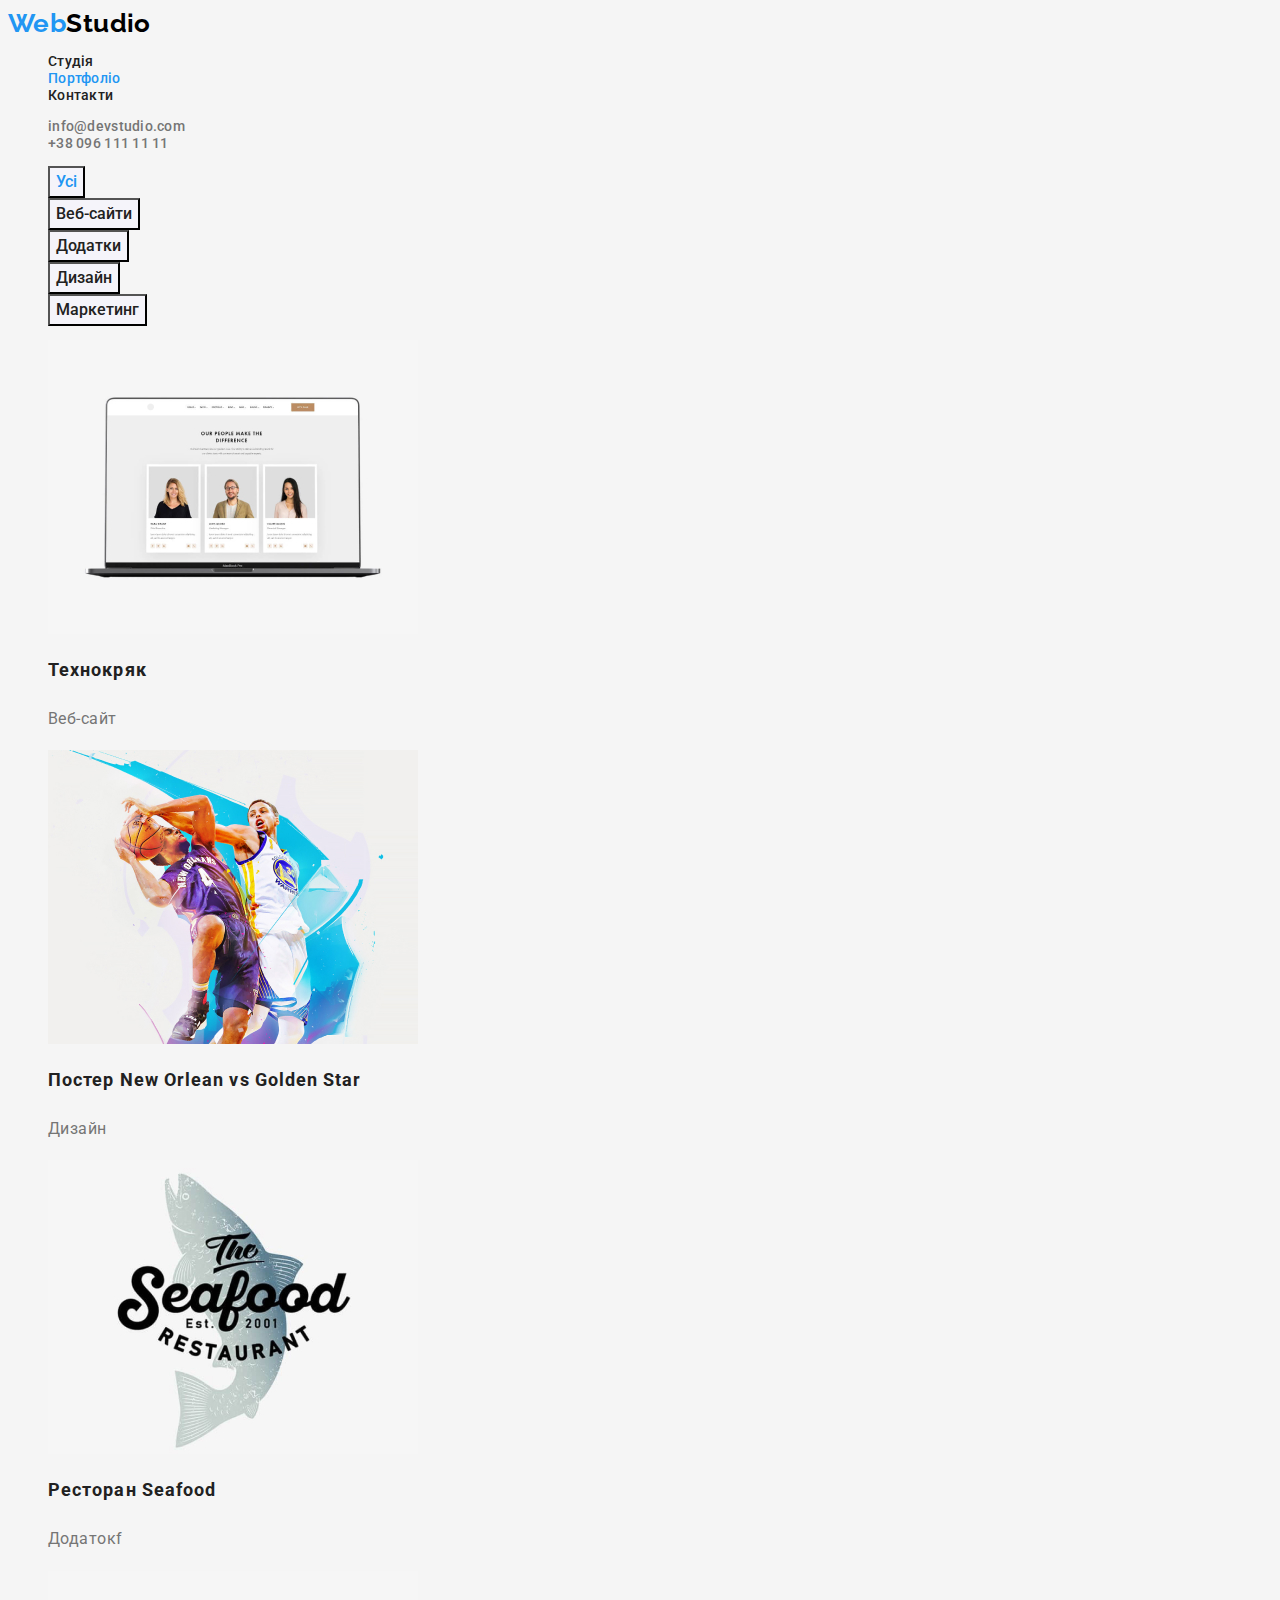
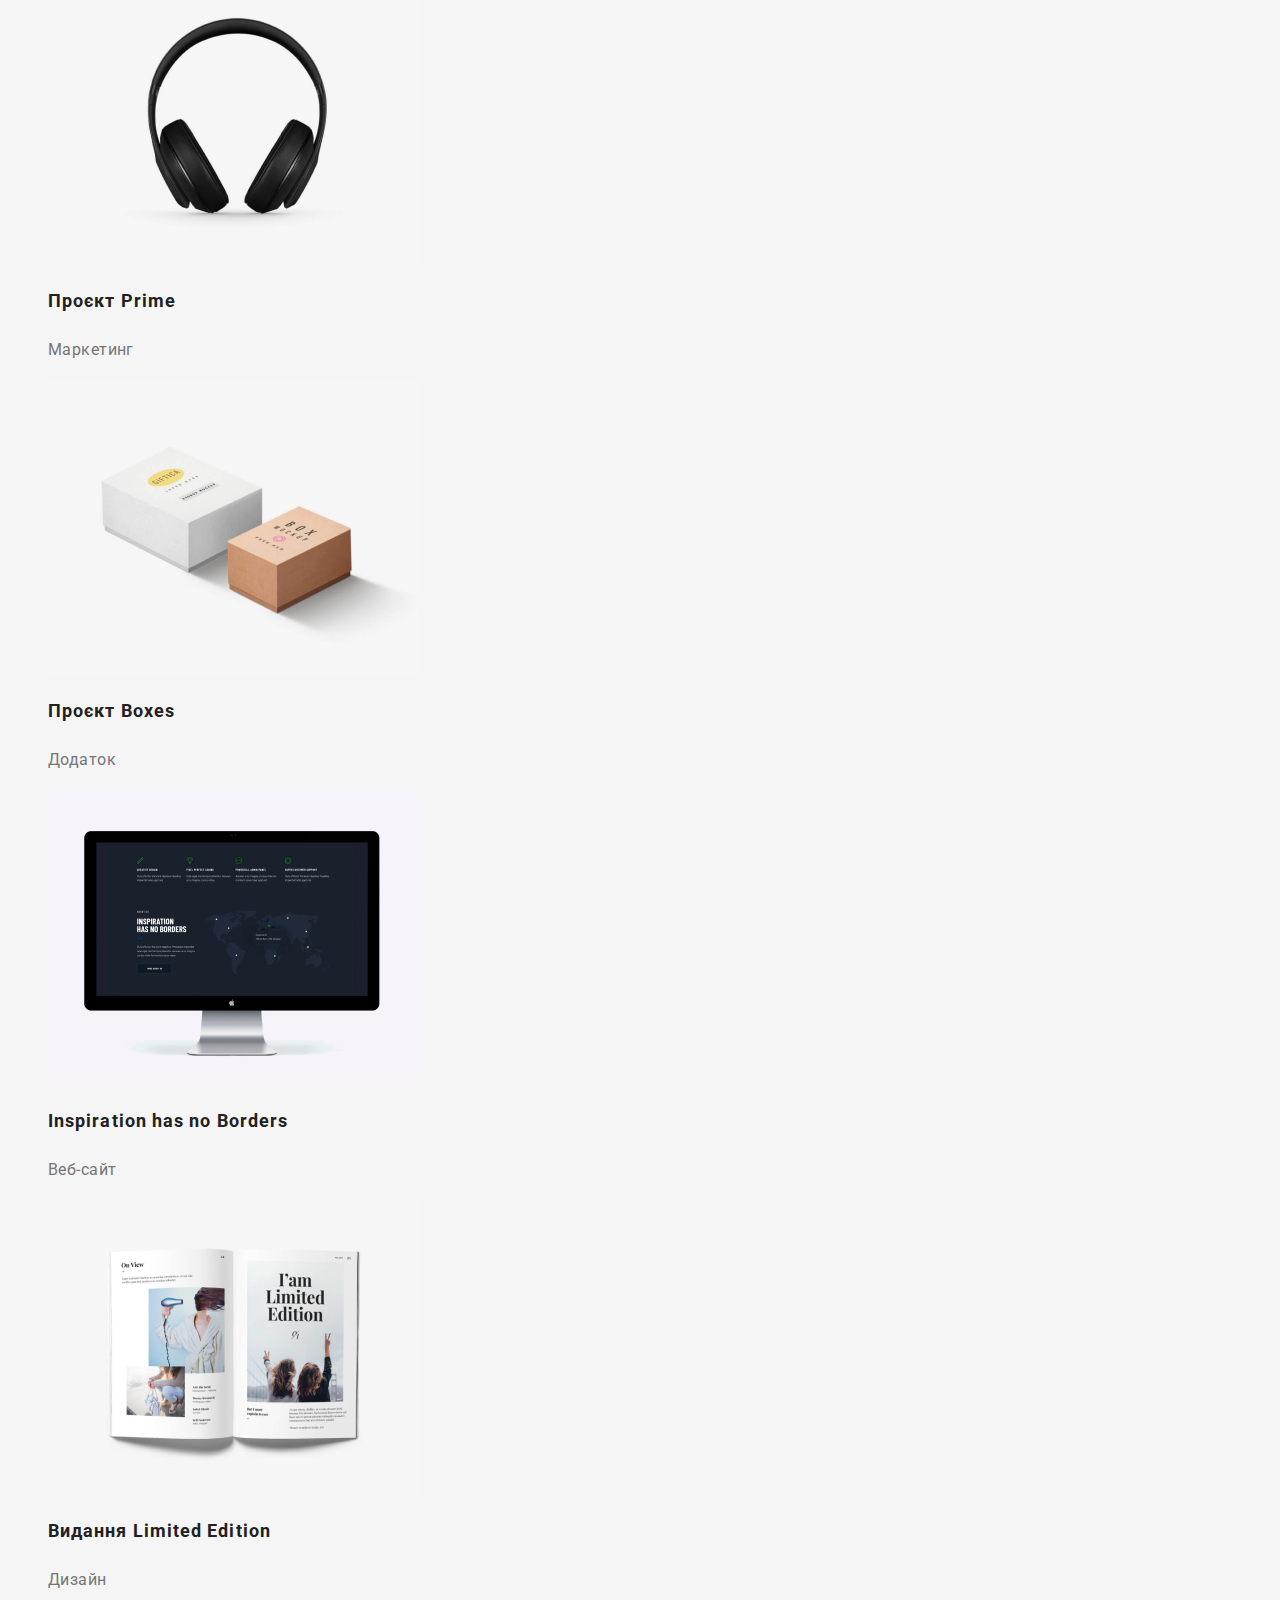
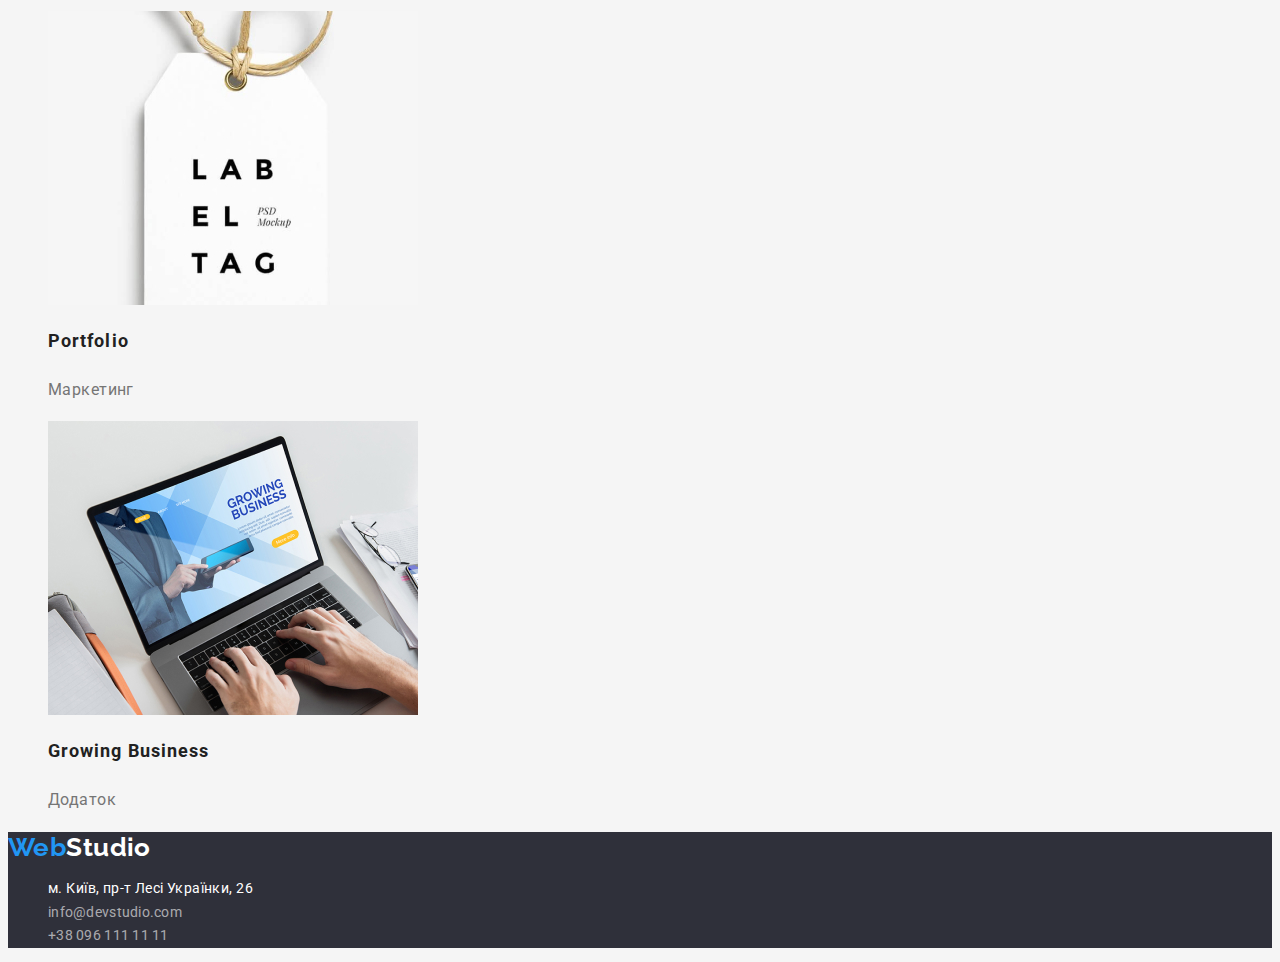
==== portfolio.html @ a449a956 "Initial commit" ====
<!DOCTYPE html>
<html lang="uk">
  <head>
    <meta charset="UTF-8" />
    <meta http-equiv="X-UA-Compatible" content="IE=edge" />
    <meta name="viewport" content="width=device-width, initial-scale=1.0" />
    <title>WebStudio</title>
    <link rel="preconnect" href="https://fonts.googleapis.com" />
    <link rel="preconnect" href="https://fonts.gstatic.com" crossorigin />
    <link
      href="https://fonts.googleapis.com/css2?family=Raleway:wght@700&family=Roboto:wght@400;500;700;900&display=swap"
      rel="stylesheet"
    />
    <link rel="stylesheet" href="./css/styles.css" />
  </head>
  <body>
    <header>
      <nav>
        <a href="WebStudio" class="logo"><span class="logo-accent">Web</span>Studio</a>
        <ul class="nav-menu list">
          <li><a href="./index.html" class="link ">Студія</a></li>
          <li><a href="./portfolio.html" class="link current">Портфоліо</a></li>
          <li><a href="Контакти" class="link">Контакти</a></li>
        </ul>
      </nav>
      <ul class="contacts-list">
        <li><a href="mailto:info@devstudio.com" class="contacts link">info@devstudio.com</a></li>
        <li><a href="tel:+380961111111" class="contacts link">+38 096 111 11 11</a></li>
      </ul>
    </header>

    <main>
      
      <section>
      <h1 hidden> Портфоліо</h1>
      <!-- Navi-flters -->
      <ul class="filters-list">
        <li><button type="button" class="button active">Усі</button></li>
        <li><button type="button" class="button">Веб-сайти</button></li>
        <li><button type="button" class="button">Додатки</button></li>
        <li><button type="button" class="button">Дизайн</button></li>
        <li><button type="button" class="button">Маркетинг</button></li>
      </ul>

      <!--Portfolio elements -->
      <ul class="projects-list">
        <li class="projects-item">
          <img
            src="./image/page-2-main-content/img-1.jpg"
            alt="Технокряк"
            width="370"
            height="294"
          />
          <h2 class="projects-title">Технокряк</h2>
          <p class="projects-text">Веб-сайт</p>
        </li>
        <li class="projects-item">
          <img
            src="./image/page-2-main-content/img-2.jpg"
            alt="Постер New Orlean vs Golden Star"
            width="370"
            height="294"
          />
          <h2 class="projects-title">Постер New Orlean vs Golden Star</h2>
          <p class="projects-text">Дизайн</p>
        </li>
        <li class="projects-item">
          <img
            src="./image/page-2-main-content/img-3.jpg"
            alt="Постер New Orlean vs Golden Star"
            width="370"
            height="294"
          />
          <h2 class="projects-title">Ресторан Seafood</h2>
          <p class="projects-text">Додатокf</p>
        </li>
        <li class="projects-item">
          <img
            src="./image/page-2-main-content/img-4.jpg"
            alt="Проєкт Prime"
            width="370"
            height="294"
          />
          <h2 class="projects-title">Проєкт Prime</h2>
          <p class="projects-text">Маркетинг</p>
        </li>
        <li class="projects-item">
          <img
            src="./image/page-2-main-content/img-5.jpg"
            alt="Проєкт Boxes"
            width="370"
            height="294"
          />
          <h2 class="projects-title">Проєкт Boxes</h2>
          <p class="projects-text">Додаток</p>
        </li>
        <li class="projects-item">
          <img
            src="./image/page-2-main-content/img-6.jpg"
            alt="Inspiration has no Borders"
            width="370"
            height="294"
          />
          <h2 class="projects-title">Inspiration has no Borders</h2>
          <p class="projects-text">Веб-сайт</p>
        </li>
        <li class="projects-item">
          <img
            src="./image/page-2-main-content/img-7.jpg"
            alt="Видання Limited Edition"
            width="370"
            height="294"
          />
          <h2 class="projects-title">Видання Limited Edition</h2>
          <p class="projects-text">Дизайн</p>
        </li>
        <li class="projects-item">
          <img
            src="./image/page-2-main-content/img-8.jpg"
            alt="Проєкт LAB"
            width="370"
            height="294"
          />
          <h2 class="projects-title">Portfolio</h2>
          <p class="projects-text">Маркетинг</p>
        </li>
        <li class="projects-item">
          <img
            src="./image/page-2-main-content/img-9.jpg"
            alt="Growing Business"
            width="370"
            height="294"
          />
          <h2 class="projects-title">Growing Business</h2>
          <p class="projects-text">Додаток</p>
        </li>
      </ul>
    </section>
    </main>

    <footer class="footer">
      <a href="WebStudio" class="logo-footer"><span class="logo-accent">Web</span>Studio</a>
      <address>
        <ul class="maincontacts-list">
          <li><a href=""  class="address-link ">м. Київ, пр-т Лесі Українки, 26</a></li>
          <li><a href="mailto:info@devstudio.com" class="maincontacts link">info@devstudio.com</a></li>
          <li><a href="tel:+380961111111" class="maincontacts link">+38 096 111 11 11</a></li>
        </ul>
      </address>
    </footer>
  </body>
</html>
---- css/styles.css ----
:root {
    /* color palette */
    --primary-text-color: #212121;
    --secondary-text-color: #757575;
    --accent-color: #2196F3;
    --text-white-color: #FFFFFF;
    --primary-background-color: #F5F5F5;
    --secondary-background-color: #F5F4FA;
}

body{
    background-color: var(--primary-background-color);
    color: : var(--primary-text-color);
    font-family: 'Roboto', sans-serif;
    font-size: 14px;
    letter-spacing: 0.03em
}

ul {
    list-style: none;
}

/* header */

/* Logo */

.logo{
    color: #000000;

    font-family: 'Raleway';
    font-weight: 700;
    font-size: 26px;
    line-height: 1.19;
    text-decoration: none;    
}

.logo-accent{
    color: var(--accent-color);
   }

/* site navigation links  */

.link{
    color: var(--primary-text-color);

    font-weight: 500;
    line-height: 1.14;
    letter-spacing: 0.02em;
    text-decoration: none;
}
.link:hover,
.link:focus {
    color: var(--accent-color);
}

.current {
    color: var(--accent-color);
}

/* contacts information */

.contacts{
    color: var(--secondary-text-color);

    font-weight: 500;
    line-height: 1.14;
    letter-spacing: 0.02em;
    text-decoration: none;
}

.contacts:hover,
.contacts:focus {
color:var(--accent-color)
}

/* main */

/* Hero */

.hero{
    background-color: #2F303A;
}

.hero-title{
    color: var(--text-white-color);

    font-weight: 900;
    font-size: 44px;
    line-height: 1.36;
    text-align: center;
    letter-spacing: 0.06em;
    text-transform: uppercase;
}

.hero-button{
    background-color: var(--accent-color);
    color: var(--text-white-color);

    font-weight: 700;
    font-size: 16px;
    line-height: 1.88;
    display: flex;
    align-items: center;
    text-align: center;
    letter-spacing: 0.06em;
}

/* Company skills  styles*/

.skills-title{
    color: var(--primary-text-color);

    font-weight: 700;
    line-height: 1.14;
    text-transform: uppercase;
}

.skills-text{
    color: var(--secondary-text-color);

    line-height: 1.71;
}

/* section styles */

.sectin-title{
   
    font-size: 36px;
    line-height: 1.16;
    text-align: center;
}

/* Our team */

.team{
    background-color: var(--secondary-background-color);
}

.item-title{
    
    font-weight: 500;
    font-size: 16px;
    line-height: 1.19;
    text-align: center;
}

.item-text{
    color: var(--secondary-text-color);

    font-size: 16px;
    line-height: 1.19;
    text-align: center;
}

/* footer */

.footer{
    background-color: #2F303A;
    ;
}

.logo-footer{
    color: var(--text-white-color);

    font-family: 'Raleway';
    font-style: normal;
    font-weight: 700;
    font-size: 26px;
    line-height: 1.19;
    text-decoration: none;

}
.logo-footer .logo-accent{
    color: var(--accent-color);
}

.address-link,
.maincontacts-link{
    text-decoration: none;
}

.address-link{
    color: var(--text-white-color);

    font-style: normal;
    font-weight: 400;
    line-height: 1.71;
}

.maincontacts{
    color:rgba(255, 255, 255, 0.6);

    font-style: normal;
    font-weight: 400;
    line-height: 1.71;
}

/* NEW PAGE */

/* Filters */

button{
    font-family: inherit;
    cursor: pointer;
} 

.button{
    background-color: var(--secondary-background-color);
    color: var(--primary-text-color);

    font-family: inherit;
    font-weight: 500;
    font-size: 16px;
    line-height: 1.63;
    text-align: center;
}
.button:hover,
.button:focus{
    background-color: var(--accent-color);
    color: var(--text-white-color);

    font-weight: 500;
    font-size: 16px;
    line-height: 1.63;
    text-align: center;
}  

/* Projects */

.projects-title{
    color: var(--primary-text-color);

        font-size: 18px;
    line-height: 2;
    letter-spacing: 0.06em;
}
.projects-text{
    color: var(--secondary-text-color);

    font-size: 16px;
    line-height: 1.89;
   
}
.active{
    color: var(--accent-color);
}
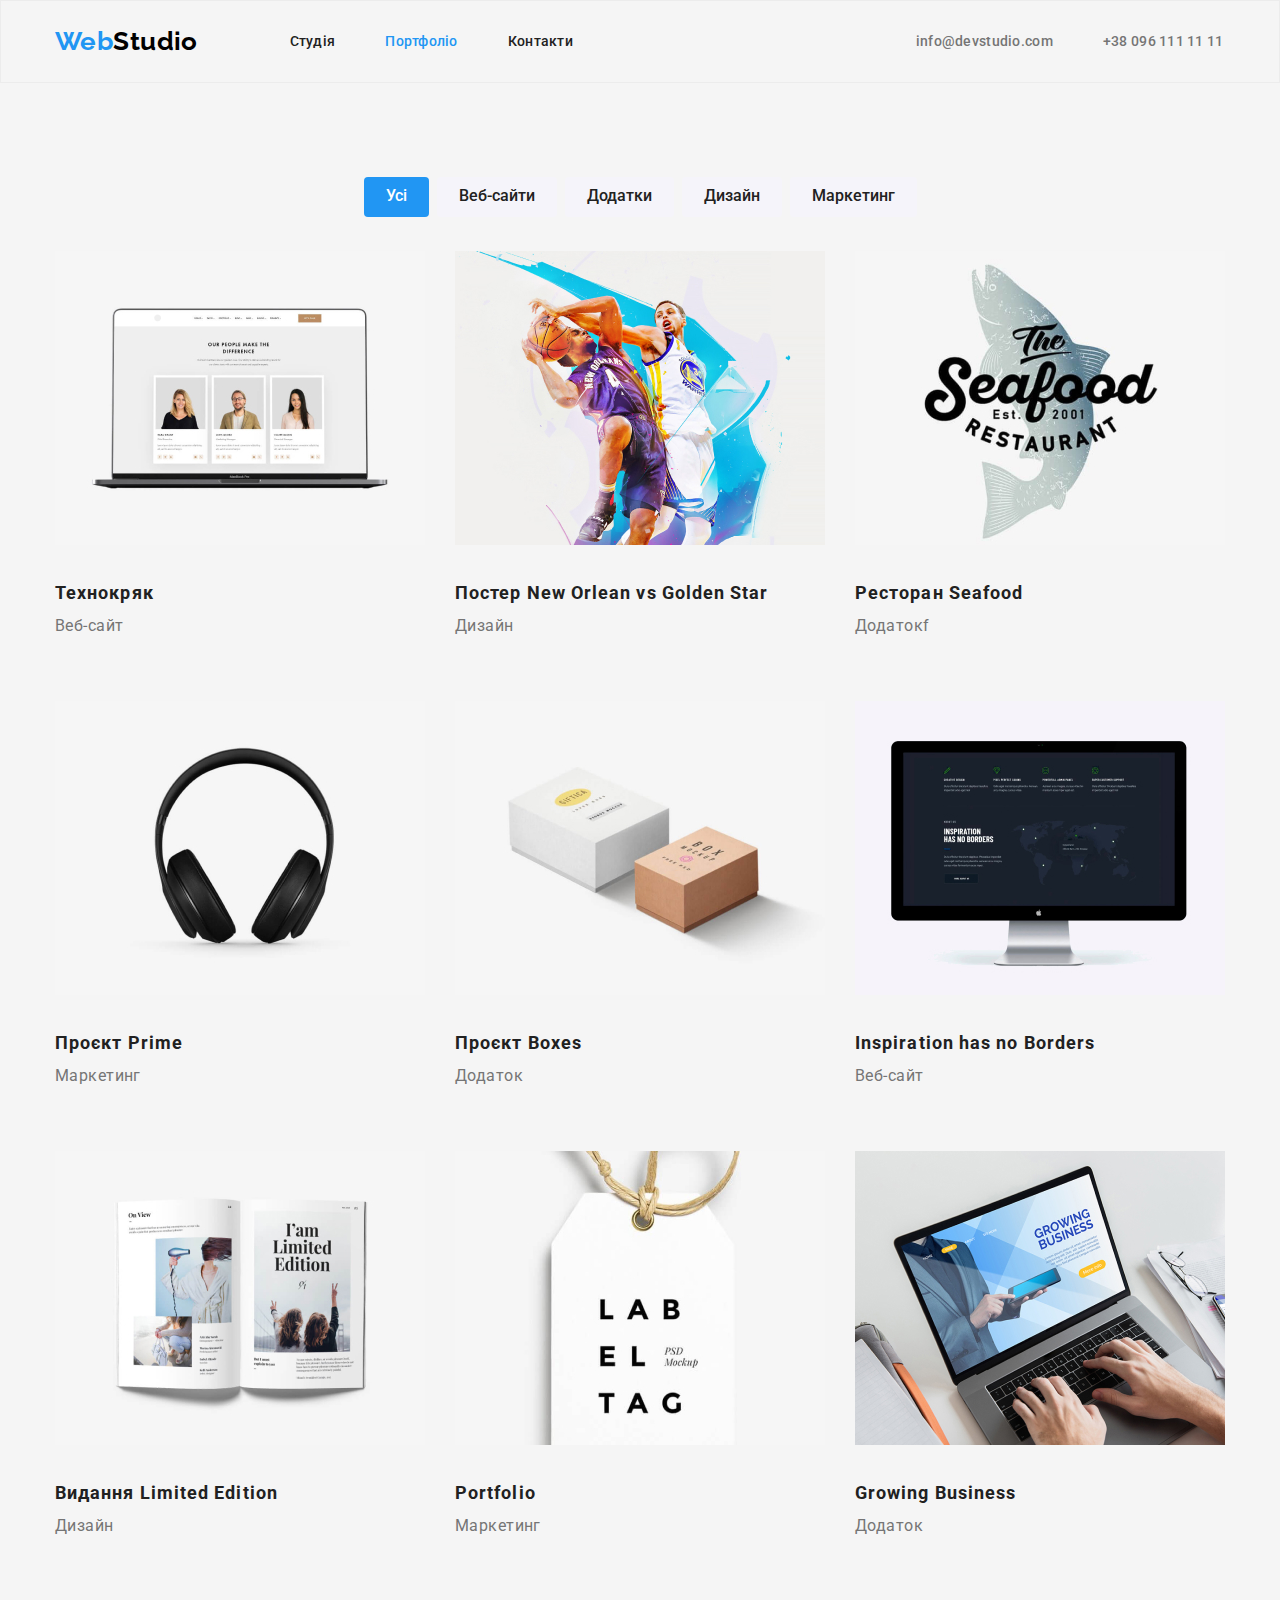
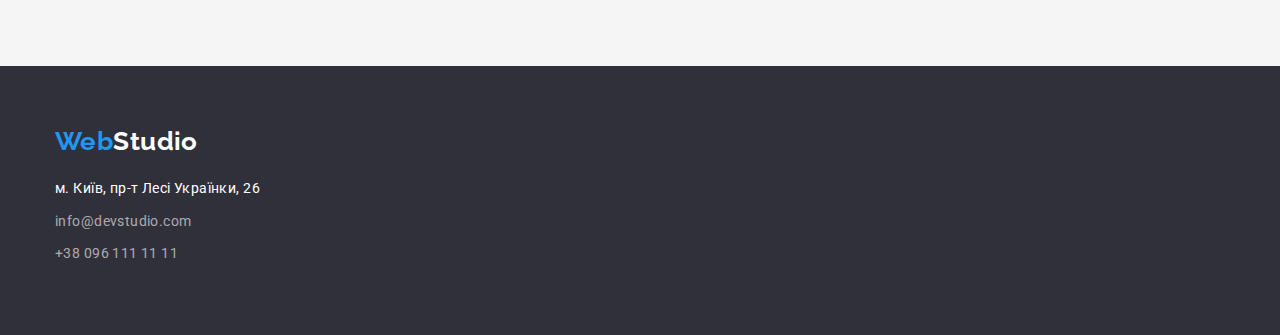
==== commit 49755439: "стилізує 1 та 2 сторінки" ====
--- a/portfolio.html
+++ b/portfolio.html
@@ -11,143 +11,194 @@
       href="https://fonts.googleapis.com/css2?family=Raleway:wght@700&family=Roboto:wght@400;500;700;900&display=swap"
       rel="stylesheet"
     />
+
+    <!-- normalizer -->
+
+    <link
+      rel="stylesheet"
+      href="https://cdnjs.cloudflare.com/ajax/libs/modern-normalize/1.1.0/modern-normalize.min.css"
+    />
+
+    <!-- styles -->
     <link rel="stylesheet" href="./css/styles.css" />
   </head>
   <body>
-    <header>
-      <nav>
-        <a href="WebStudio" class="logo"><span class="logo-accent">Web</span>Studio</a>
-        <ul class="nav-menu list">
-          <li><a href="./index.html" class="link ">Студія</a></li>
-          <li><a href="./portfolio.html" class="link current">Портфоліо</a></li>
-          <li><a href="Контакти" class="link">Контакти</a></li>
+    <header class="header">
+      <div class="container">
+        <nav class="heeader-nav">
+          <a href="WebStudio" class="header-logo"
+            ><span class="header-logo-accent">Web</span>Studio</a
+          >
+          <ul class="header-nav-list list">
+            <li class="header-nav-item"
+              ><a href="./index.html" class="header-nav-link">Студія</a></li
+            >
+            <li class="header-nav-item"
+              ><a href="./portfolio.html" class="header-nav-link current">Портфоліо</a></li
+            >
+            <li class="header-nav-item"><a href="Контакти" class="header-nav-link">Контакти</a></li>
+          </ul>
+        </nav>
+
+        <ul class="contacts-list list">
+          <li class="contacts-item"
+            ><a href="mailto:info@devstudio.com" class="contacts-link">info@devstudio.com</a></li
+          >
+          <li class="contacts-item"
+            ><a href="tel:+380961111111" class="contacts-link">+38 096 111 11 11</a></li
+          >
         </ul>
-      </nav>
-      <ul class="contacts-list">
-        <li><a href="mailto:info@devstudio.com" class="contacts link">info@devstudio.com</a></li>
-        <li><a href="tel:+380961111111" class="contacts link">+38 096 111 11 11</a></li>
-      </ul>
+      </div>
     </header>
 
     <main>
-      
-      <section>
-      <h1 hidden> Портфоліо</h1>
-      <!-- Navi-flters -->
-      <ul class="filters-list">
-        <li><button type="button" class="button active">Усі</button></li>
-        <li><button type="button" class="button">Веб-сайти</button></li>
-        <li><button type="button" class="button">Додатки</button></li>
-        <li><button type="button" class="button">Дизайн</button></li>
-        <li><button type="button" class="button">Маркетинг</button></li>
-      </ul>
-
-      <!--Portfolio elements -->
-      <ul class="projects-list">
-        <li class="projects-item">
-          <img
-            src="./image/page-2-main-content/img-1.jpg"
-            alt="Технокряк"
-            width="370"
-            height="294"
-          />
-          <h2 class="projects-title">Технокряк</h2>
-          <p class="projects-text">Веб-сайт</p>
-        </li>
-        <li class="projects-item">
-          <img
-            src="./image/page-2-main-content/img-2.jpg"
-            alt="Постер New Orlean vs Golden Star"
-            width="370"
-            height="294"
-          />
-          <h2 class="projects-title">Постер New Orlean vs Golden Star</h2>
-          <p class="projects-text">Дизайн</p>
-        </li>
-        <li class="projects-item">
-          <img
-            src="./image/page-2-main-content/img-3.jpg"
-            alt="Постер New Orlean vs Golden Star"
-            width="370"
-            height="294"
-          />
-          <h2 class="projects-title">Ресторан Seafood</h2>
-          <p class="projects-text">Додатокf</p>
-        </li>
-        <li class="projects-item">
-          <img
-            src="./image/page-2-main-content/img-4.jpg"
-            alt="Проєкт Prime"
-            width="370"
-            height="294"
-          />
-          <h2 class="projects-title">Проєкт Prime</h2>
-          <p class="projects-text">Маркетинг</p>
-        </li>
-        <li class="projects-item">
-          <img
-            src="./image/page-2-main-content/img-5.jpg"
-            alt="Проєкт Boxes"
-            width="370"
-            height="294"
-          />
-          <h2 class="projects-title">Проєкт Boxes</h2>
-          <p class="projects-text">Додаток</p>
-        </li>
-        <li class="projects-item">
-          <img
-            src="./image/page-2-main-content/img-6.jpg"
-            alt="Inspiration has no Borders"
-            width="370"
-            height="294"
-          />
-          <h2 class="projects-title">Inspiration has no Borders</h2>
-          <p class="projects-text">Веб-сайт</p>
-        </li>
-        <li class="projects-item">
-          <img
-            src="./image/page-2-main-content/img-7.jpg"
-            alt="Видання Limited Edition"
-            width="370"
-            height="294"
-          />
-          <h2 class="projects-title">Видання Limited Edition</h2>
-          <p class="projects-text">Дизайн</p>
-        </li>
-        <li class="projects-item">
-          <img
-            src="./image/page-2-main-content/img-8.jpg"
-            alt="Проєкт LAB"
-            width="370"
-            height="294"
-          />
-          <h2 class="projects-title">Portfolio</h2>
-          <p class="projects-text">Маркетинг</p>
-        </li>
-        <li class="projects-item">
-          <img
-            src="./image/page-2-main-content/img-9.jpg"
-            alt="Growing Business"
-            width="370"
-            height="294"
-          />
-          <h2 class="projects-title">Growing Business</h2>
-          <p class="projects-text">Додаток</p>
-        </li>
-      </ul>
-    </section>
+      <section class="cards">
+        <div class="container filters-container">
+          <h1 class="visually-hidden"> Портфоліо</h1>
+          <!-- Navi-flters -->
+          <ul class="filters-list">
+            <li><button type="button" class="button active">Усі</button></li>
+            <li><button type="button" class="button">Веб-сайти</button></li>
+            <li><button type="button" class="button">Додатки</button></li>
+            <li><button type="button" class="button">Дизайн</button></li>
+            <li><button type="button" class="button">Маркетинг</button></li>
+          </ul>
+        </div>
+        <!--Portfolio elements -->
+        <div class="container projects-container">
+          <ul class="projects-list">
+            <li class="projects-item">
+              <img
+                src="./image/page-2-main-content/img-1.jpg"
+                alt="Технокряк"
+                width="370"
+                height="294"
+              />
+              <div class="text-content-wrapp">
+                <h2 class="projects-title">Технокряк</h2>
+                <p class="projects-text">Веб-сайт</p>
+              </div>
+            </li>
+            <li class="projects-item">
+              <img
+                src="./image/page-2-main-content/img-2.jpg"
+                alt="Постер New Orlean vs Golden Star"
+                width="370"
+                height="294"
+              />
+              <div class="text-content-wrapp">
+                <h2 class="projects-title">Постер New Orlean vs Golden Star</h2>
+                <p class="projects-text">Дизайн</p>
+              </div>
+            </li>
+            <li class="projects-item">
+              <img
+                src="./image/page-2-main-content/img-3.jpg"
+                alt="Постер New Orlean vs Golden Star"
+                width="370"
+                height="294"
+              />
+              <div class="text-content-wrapp">
+                <h2 class="projects-title">Ресторан Seafood</h2>
+                <p class="projects-text">Додатокf</p>
+              </div>
+            </li>
+            <li class="projects-item">
+              <img
+                src="./image/page-2-main-content/img-4.jpg"
+                alt="Проєкт Prime"
+                width="370"
+                height="294"
+              />
+              <div class="text-content-wrapp">
+                <h2 class="projects-title">Проєкт Prime</h2>
+                <p class="projects-text">Маркетинг</p>
+              </div>
+            </li>
+            <li class="projects-item">
+              <img
+                src="./image/page-2-main-content/img-5.jpg"
+                alt="Проєкт Boxes"
+                width="370"
+                height="294"
+              />
+              <div class="text-content-wrapp">
+                <h2 class="projects-title">Проєкт Boxes</h2>
+                <p class="projects-text">Додаток</p>
+              </div>
+            </li>
+            <li class="projects-item">
+              <img
+                src="./image/page-2-main-content/img-6.jpg"
+                alt="Inspiration has no Borders"
+                width="370"
+                height="294"
+              />
+              <div class="text-content-wrapp">
+                <h2 class="projects-title">Inspiration has no Borders</h2>
+                <p class="projects-text">Веб-сайт</p>
+              </div>
+            </li>
+            <li class="projects-item">
+              <img
+                src="./image/page-2-main-content/img-7.jpg"
+                alt="Видання Limited Edition"
+                width="370"
+                height="294"
+              />
+              <div class="text-content-wrapp">
+                <h2 class="projects-title">Видання Limited Edition</h2>
+                <p class="projects-text">Дизайн</p>
+              </div>
+            </li>
+            <li class="projects-item">
+              <img
+                src="./image/page-2-main-content/img-8.jpg"
+                alt="Проєкт LAB"
+                width="370"
+                height="294"
+              />
+              <div class="text-content-wrapp">
+                <h2 class="projects-title">Portfolio</h2>
+                <p class="projects-text">Маркетинг</p>
+              </div>
+            </li>
+            <li class="projects-item">
+              <img
+                src="./image/page-2-main-content/img-9.jpg"
+                alt="Growing Business"
+                width="370"
+                height="294"
+              />
+              <div class="text-content-wrapp">
+                <h2 class="projects-title">Growing Business</h2>
+                <p class="projects-text">Додаток</p>
+              </div>
+            </li>
+          </ul>
+        </div>
+      </section>
     </main>
 
     <footer class="footer">
-      <a href="WebStudio" class="logo-footer"><span class="logo-accent">Web</span>Studio</a>
-      <address>
-        <ul class="maincontacts-list">
-          <li><a href=""  class="address-link ">м. Київ, пр-т Лесі Українки, 26</a></li>
-          <li><a href="mailto:info@devstudio.com" class="maincontacts link">info@devstudio.com</a></li>
-          <li><a href="tel:+380961111111" class="maincontacts link">+38 096 111 11 11</a></li>
-        </ul>
-      </address>
+      <div class="container footer-container">
+        <a href="WebStudio" class="footer-logo"><span class="logo-accent">Web</span>Studio</a>
+        <address>
+          <ul class="footer-list">
+            <li><a href="" class="address-link">м. Київ, пр-т Лесі Українки, 26</a></li>
+            <li
+              ><a href="mailto:info@devstudio.com" class="footer-contacts-link link"
+                >info@devstudio.com</a
+              ></li
+            >
+            <li
+              ><a href="tel:+380961111111" class="footer-contacts-link link"
+                >+38 096 111 11 11</a
+              ></li
+            >
+          </ul>
+        </address>
+      </div>
     </footer>
   </body>
 </html>
-
--- a/css/styles.css
+++ b/css/styles.css
@@ -1,246 +1,490 @@
 :root {
-    /* color palette */
-    --primary-text-color: #212121;
-    --secondary-text-color: #757575;
-    --accent-color: #2196F3;
-    --text-white-color: #FFFFFF;
-    --primary-background-color: #F5F5F5;
-    --secondary-background-color: #F5F4FA;
-}
-
-body{
-    background-color: var(--primary-background-color);
-    color: : var(--primary-text-color);
-    font-family: 'Roboto', sans-serif;
-    font-size: 14px;
-    letter-spacing: 0.03em
-}
-
+  /* color palette */
+  --primary-text-color: #212121;
+  --secondary-text-color: #757575;
+  --accent-color: #2196f3;
+  --text-white-color: #ffffff;
+  --primary-background-color: #f5f5f5;
+  --secondary-background-color: #f5f4fa;
+
+  /* formuls */
+  --items: 3;
+  --indent: 30px;
+}
+
+body {
+  background-color: var(--primary-background-color);
+  color: var(--primary-text-color);
+
+  font-family: 'Roboto', sans-serif;
+  font-size: 14px;
+  letter-spacing: 0.03em;
+}
+
+/* reset */
+
+html {
+  box-sizing: border-box;
+}
+
+*,
+*::before,
+*::after {
+  box-sizing: inherit;
+}
+
+h1,
+h2,
+h3,
+h4,
+h5,
+h6,
+p,
 ul {
-    list-style: none;
+  margin: 0;
+}
+
+.list {
+  list-style: none;
+  padding: 0;
+  margin: 0;
+}
+
+/* Utils */
+
+.container {
+  display: flex;
+  width: 1200px;
+  padding-left: 15px;
+  padding-right: 15px;
+  margin-left: auto;
+  margin-right: auto;
+  align-items: center;
+}
+
+img {
+  display: block;
+  max-width: 100%;
+  height: auto;
+}
+
+.visually-hidden {
+  position: absolute;
+  width: 1px;
+  height: 1px;
+  margin: -1px;
+  border: 0;
+  padding: 0;
+
+  white-space: nowrap;
+  clip-path: inset(100%);
+  clip: rect(0 0 0 0);
+  overflow: hidden;
 }
 
 /* header */
+.header {
+  border: 1px solid #ececec;
+  margin: 0;
+  padding: 0;
+}
+
+.heeader-nav {
+  display: flex;
+  align-items: center;
+  justify-content: center;
+}
 
 /* Logo */
 
-.logo{
-    color: #000000;
-
-    font-family: 'Raleway';
-    font-weight: 700;
-    font-size: 26px;
-    line-height: 1.19;
-    text-decoration: none;    
-}
-
-.logo-accent{
-    color: var(--accent-color);
-   }
+.header-logo {
+  color: #000000;
+
+  font-family: 'Raleway';
+  font-weight: 700;
+  font-size: 26px;
+  line-height: 1.19;
+  text-decoration: none;
+
+  padding-top: 24px;
+  padding-bottom: 25px;
+  margin-right: 93px;
+  align-items: center;
+}
+
+.header-logo-accent {
+  color: var(--accent-color);
+}
 
 /* site navigation links  */
 
-.link{
-    color: var(--primary-text-color);
-
-    font-weight: 500;
-    line-height: 1.14;
-    letter-spacing: 0.02em;
-    text-decoration: none;
-}
-.link:hover,
-.link:focus {
-    color: var(--accent-color);
+.header-nav-list {
+  display: flex;
+  gap: 50px;
+  align-items: center;
+  justify-content: center;
+  margin: 0 344px 0 0;
+  padding: 0;
+  width: 281px;
+}
+
+.header-nav-link {
+  color: var(--primary-text-color);
+
+  font-weight: 500;
+  line-height: 1.14;
+  letter-spacing: 0.02em;
+  text-decoration: none;
+}
+.header-nav-link:hover,
+.header-nav-link:focus {
+  color: var(--accent-color);
 }
 
 .current {
-    color: var(--accent-color);
+  color: var(--accent-color);
+}
+
+.header-nav-item {
+  display: block;
+  padding-top: 32px;
+  padding-bottom: 32px;
 }
 
 /* contacts information */
 
-.contacts{
-    color: var(--secondary-text-color);
-
-    font-weight: 500;
-    line-height: 1.14;
-    letter-spacing: 0.02em;
-    text-decoration: none;
-}
-
-.contacts:hover,
-.contacts:focus {
-color:var(--accent-color)
+.contacts-list {
+  display: flex;
+  gap: 50px;
+  align-items: center;
+  justify-content: center;
+  padding: 0;
+  margin: 0;
+}
+
+.contacts-link {
+  color: var(--secondary-text-color);
+
+  font-weight: 500;
+  line-height: 1.14;
+  letter-spacing: 0.02em;
+  text-decoration: none;
+  padding-top: 32px;
+  padding-bottom: 32px;
+}
+
+.contacts-link:hover,
+.contacts-link:focus {
+  color: var(--accent-color);
 }
 
 /* main */
 
 /* Hero */
 
-.hero{
-    background-color: #2F303A;
-}
-
-.hero-title{
-    color: var(--text-white-color);
-
-    font-weight: 900;
-    font-size: 44px;
-    line-height: 1.36;
-    text-align: center;
-    letter-spacing: 0.06em;
-    text-transform: uppercase;
-}
-
-.hero-button{
-    background-color: var(--accent-color);
-    color: var(--text-white-color);
-
-    font-weight: 700;
-    font-size: 16px;
-    line-height: 1.88;
-    display: flex;
-    align-items: center;
-    text-align: center;
-    letter-spacing: 0.06em;
+.hero {
+  padding-top: 200px;
+  padding-bottom: 200px;
+
+  background-color: #2f303a;
+  text-align: center;
+  flex-direction: column;
+}
+
+.hero-container {
+  flex-direction: column;
+}
+
+.hero-title {
+  color: var(--text-white-color);
+
+  font-weight: 900;
+  font-size: 44px;
+  line-height: 1.36;
+  text-align: center;
+  letter-spacing: 0.06em;
+  text-transform: uppercase;
+  margin-bottom: 30px;
+}
+
+.hero-button {
+  background-color: var(--accent-color);
+  color: var(--text-white-color);
+
+  width: 216px;
+  min-height: 40px;
+  display: flex;
+
+  font-weight: 700;
+  font-size: 16px;
+  line-height: 1.88;
+  align-items: center;
+  text-align: center;
+  justify-content: center;
+  letter-spacing: 0.06em;
+  box-shadow: 0px 4px 4px rgba(0, 0, 0, 0.15);
+  border-radius: 4px;
+
+  padding: 10px 22px;
+  margin: 0;
 }
 
 /* Company skills  styles*/
-
-.skills-title{
-    color: var(--primary-text-color);
-
-    font-weight: 700;
-    line-height: 1.14;
-    text-transform: uppercase;
-}
-
-.skills-text{
-    color: var(--secondary-text-color);
-
-    line-height: 1.71;
-}
-
-/* section styles */
-
-.sectin-title{
-   
-    font-size: 36px;
-    line-height: 1.16;
-    text-align: center;
+.skills {
+  margin: 0;
+  padding: 0;
+}
+
+.skills-container {
+  display: flex;
+}
+
+.skills-list {
+  display: flex;
+  gap: 30px;
+  padding: 94px 0;
+  }
+
+.skills-item {
+  width: calc(100% - 90px / 4);
+}
+
+.skills-title {
+  color: var(--primary-text-color);
+
+  font-weight: 700;
+  line-height: 1.14;
+  text-transform: uppercase;
+}
+
+.skills-text {
+  color: var(--secondary-text-color);
+
+  line-height: 1.71;
+}
+
+/* work */
+.work {
+  margin: 0;
+  padding: 0;
+}
+
+.work-container {
+  display: flex;
+  flex-direction: column;
+}
+
+.work-title {
+  font-size: 36px;
+  line-height: 1.16;
+  text-align: center;
+  padding-bottom: 50px;
+}
+
+.work-list {
+  display: flex;
+  gap: 30px;
+}
+
+.work-item {
+  padding: 50px 0 94px 0;
+  width: calc(100% - 60px / 3);
 }
 
 /* Our team */
 
-.team{
-    background-color: var(--secondary-background-color);
-}
-
-.item-title{
-    
-    font-weight: 500;
-    font-size: 16px;
-    line-height: 1.19;
-    text-align: center;
-}
-
-.item-text{
-    color: var(--secondary-text-color);
-
-    font-size: 16px;
-    line-height: 1.19;
-    text-align: center;
+.team {
+  background-color: var(--secondary-background-color);
+  padding: 0 0 50px 0;
+  margin: 0;
+}
+
+.team-container {
+  display: flex;
+  flex-direction: column;
+ }
+
+.team-title {
+  font-size: 36px;
+  line-height: 1.16;
+  text-align: center;
+
+  padding: 188px 0 50px 0;
+}
+
+.team-list {
+  display: flex;
+  gap: 30px;
+}
+
+.team-item {
+  box-shadow: 0px 1px 3px rgba(0, 0, 0, 0.12), 0px 1px 1px rgba(0, 0, 0, 0.14),
+    0px 2px 1px rgba(0, 0, 0, 0.2);
+  border-radius: 0px 0px 4px 4px;
+}
+
+.text-content-wrapp {
+  padding: 30px 0;
+}
+
+.team-item-subtitle {
+  font-weight: 500;
+  font-size: 16px;
+  line-height: 1.19;
+  text-align: center;
+  margin-bottom: 10px;
+}
+
+.team-item-text {
+  margin: 0;
+  text-align: center;
 }
 
 /* footer */
 
-.footer{
-    background-color: #2F303A;
-    ;
-}
-
-.logo-footer{
-    color: var(--text-white-color);
-
-    font-family: 'Raleway';
-    font-style: normal;
-    font-weight: 700;
-    font-size: 26px;
-    line-height: 1.19;
-    text-decoration: none;
-
-}
-.logo-footer .logo-accent{
-    color: var(--accent-color);
-}
+.footer {
+  background-color: #2f303a;
+}
+
+.footer-container {
+  display: flex;
+  align-items: flex-start;
+  justify-content: flex-start;
+  flex-direction: column;
+}
+
+/* footer-logo */
+
+.footer-logo {
+  color: var(--text-white-color);
+
+  font-family: 'Raleway';
+  font-style: normal;
+  font-weight: 700;
+  font-size: 26px;
+  line-height: 1.19;
+  text-decoration: none;
+  padding: 60px 0 20px 0;
+}
+.footer-logo .logo-accent {
+  color: var(--accent-color);
+}
+
+/* Contacts */
 
 .address-link,
-.maincontacts-link{
-    text-decoration: none;
-}
-
-.address-link{
-    color: var(--text-white-color);
-
-    font-style: normal;
-    font-weight: 400;
-    line-height: 1.71;
-}
-
-.maincontacts{
-    color:rgba(255, 255, 255, 0.6);
-
-    font-style: normal;
-    font-weight: 400;
-    line-height: 1.71;
+.footer-contacts-link {
+  display: flex;
+  text-decoration: none;
+  margin-bottom: 9px;
+}
+
+.footer-list {
+  padding: 0;
+  margin: 0;
+  list-style: none;
+  padding-bottom: 60px;
+  
+  width:231px;
+}
+
+.address-link {
+  color: var(--text-white-color);
+
+  font-style: normal;
+  font-weight: 400;
+  line-height: 1.71;
+}
+
+.footer-contacts-link {
+  color: rgba(255, 255, 255, 0.6);
+
+  font-style: normal;
+  font-weight: 400;
+  line-height: 1.71;
 }
 
 /* NEW PAGE */
+.filters-container {
+  flex-direction: column;
+}
 
 /* Filters */
 
-button{
-    font-family: inherit;
-    cursor: pointer;
-} 
-
-.button{
-    background-color: var(--secondary-background-color);
-    color: var(--primary-text-color);
-
-    font-family: inherit;
-    font-weight: 500;
-    font-size: 16px;
-    line-height: 1.63;
-    text-align: center;
+.filters-list {
+  display: flex;
+  padding: 0;
+  margin: 0;
+  list-style: none;
+
+  padding-top: 94px;
+  padding-bottom: 34px;
+  gap: 8px;
+}
+
+button {
+  font-family: inherit;
+  cursor: pointer;
+  border: none;
+}
+
+.button {
+  background-color: var(--secondary-background-color);
+  color: var(--primary-text-color);
+
+  font-family: inherit;
+  font-weight: 500;
+  font-size: 16px;
+  line-height: 1.63;
+  text-align: center;
+
+  border-radius: 4px;
+  min-height: 40px;
+  display: flex;
+  padding: 6px 22px;
+  margin: 0;
 }
 .button:hover,
-.button:focus{
-    background-color: var(--accent-color);
-    color: var(--text-white-color);
-
-    font-weight: 500;
-    font-size: 16px;
-    line-height: 1.63;
-    text-align: center;
-}  
-
-/* Projects */
-
-.projects-title{
-    color: var(--primary-text-color);
-
-        font-size: 18px;
-    line-height: 2;
-    letter-spacing: 0.06em;
-}
-.projects-text{
-    color: var(--secondary-text-color);
-
-    font-size: 16px;
-    line-height: 1.89;
-   
-}
-.active{
-    color: var(--accent-color);
-}+.button:focus {
+  font-weight: 500;
+  font-size: 16px;
+  line-height: 1.63;
+  text-align: center;
+}
+
+.active {
+  color: var(--text-white-color);
+  background-color: var(--accent-color);
+}
+
+/* Cards set */
+
+.projects-list {
+  padding: 0;
+  margin: 0 0 94px 0;
+  list-style: none;
+
+  --items: 3;
+  display: flex;
+  flex-wrap: wrap;
+  gap: 30px;
+}
+
+.projects-item {
+  border: 1px solid #eeeeee
+  flex-basis: calc((100% - var(--indent) * var(--items) - 1) / var(--items));
+}
+
+.projects-title {
+  color: var(--primary-text-color);
+
+  font-size: 18px;
+  line-height: 2;
+  letter-spacing: 0.06em;
+}
+.projects-text {
+  color: var(--secondary-text-color);
+
+  font-size: 16px;
+  line-height: 1.89;
+}
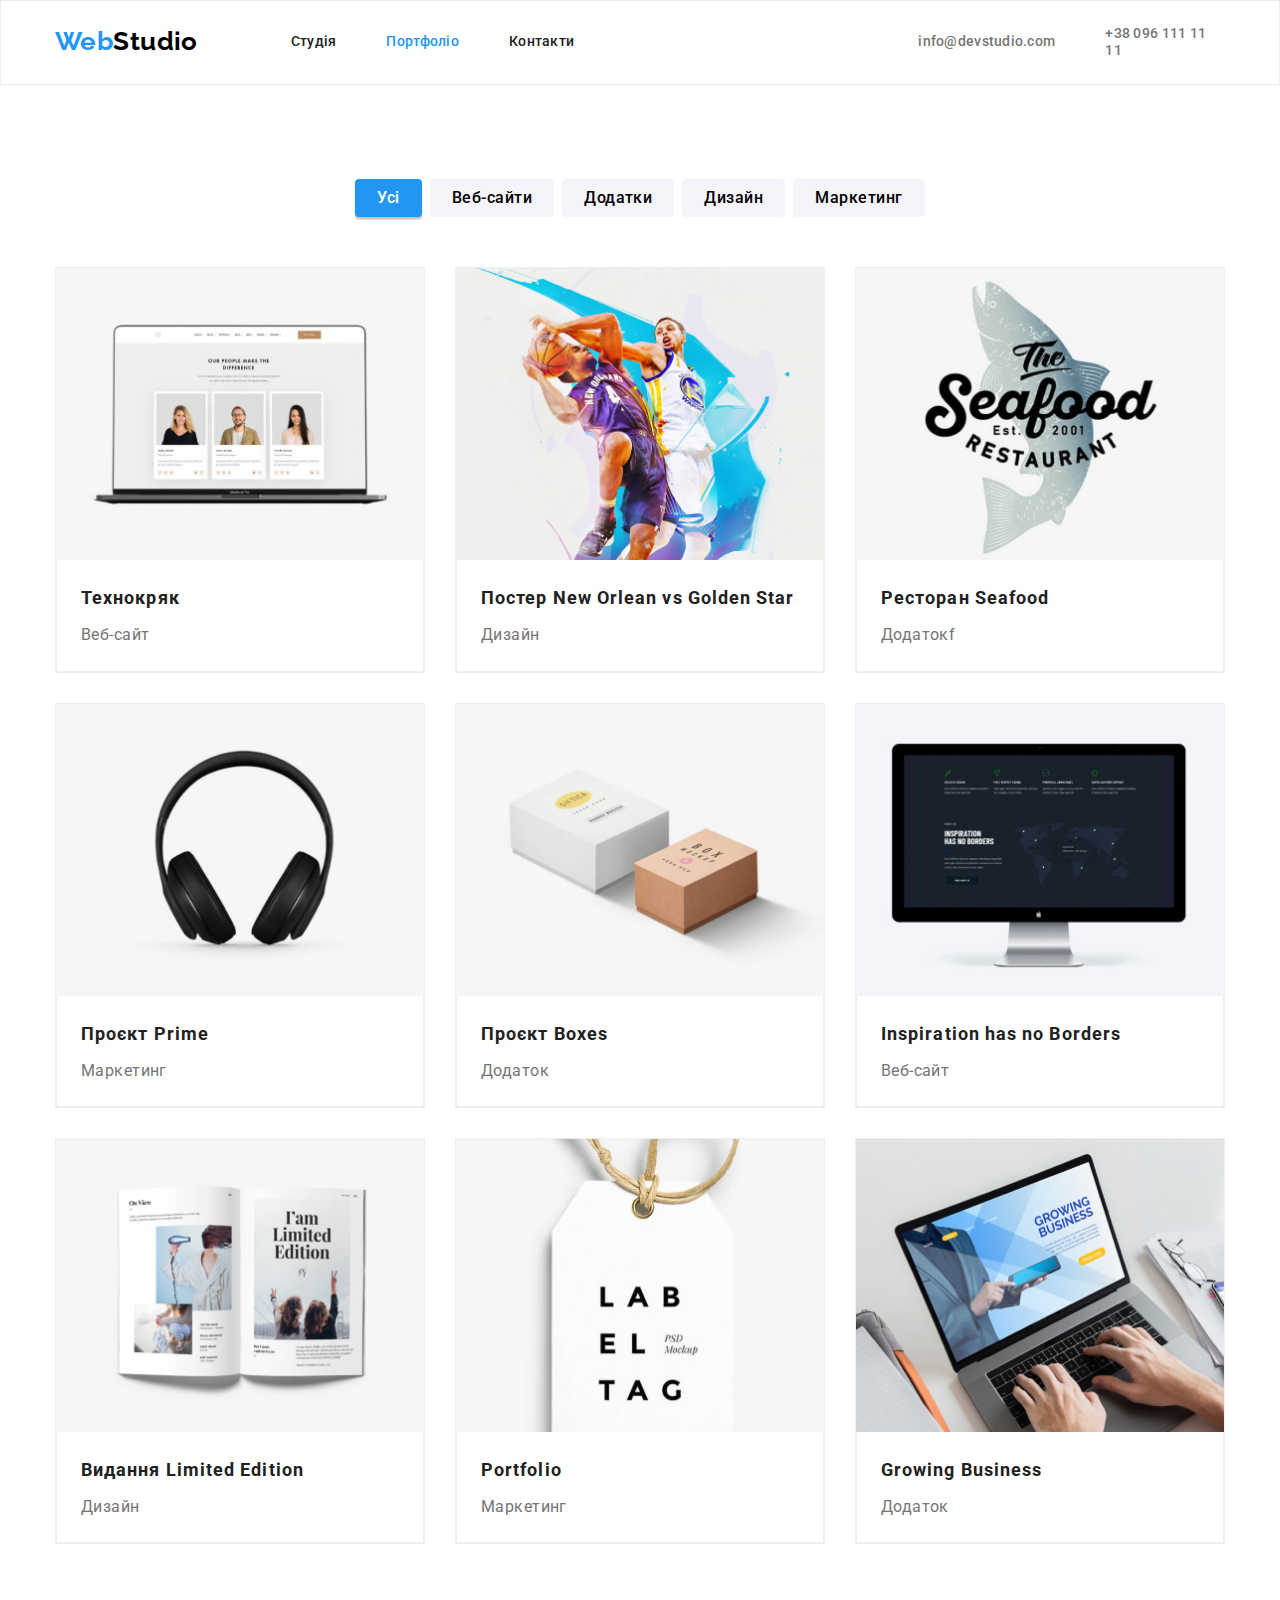
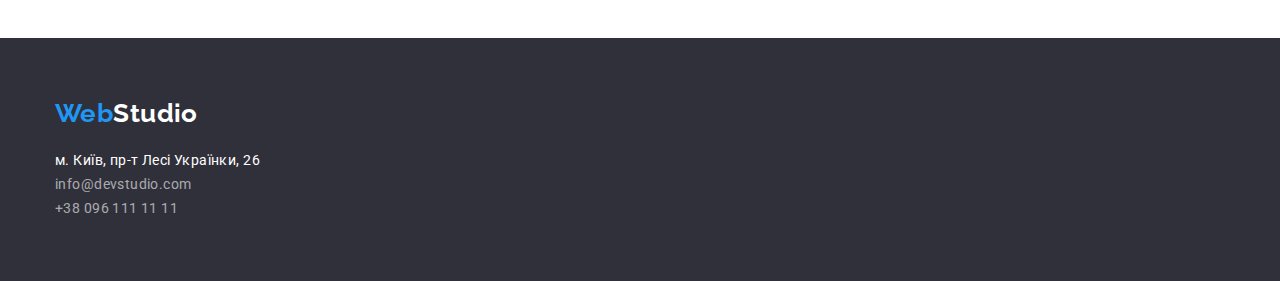
==== commit d68934a0: "внесені зміни згідно зауважень. Також відкорректований CSS -код , щоб зменшити кількість коду." ====
--- a/portfolio.html
+++ b/portfolio.html
@@ -25,7 +25,7 @@
   <body>
     <header class="header">
       <div class="container">
-        <nav class="heeader-nav">
+        <nav class="header-nav">
           <a href="WebStudio" class="header-logo"
             ><span class="header-logo-accent">Web</span>Studio</a
           >
@@ -52,21 +52,21 @@
     </header>
 
     <main>
-      <section class="cards">
-        <div class="container filters-container">
+      <section class="section cards">
+        <div class="container">
           <h1 class="visually-hidden"> Портфоліо</h1>
           <!-- Navi-flters -->
-          <ul class="filters-list">
-            <li><button type="button" class="button active">Усі</button></li>
+          <ul class="filters-list list">
+            <li><button type="button" class="button-selected">Усі</button></li>
             <li><button type="button" class="button">Веб-сайти</button></li>
             <li><button type="button" class="button">Додатки</button></li>
             <li><button type="button" class="button">Дизайн</button></li>
             <li><button type="button" class="button">Маркетинг</button></li>
           </ul>
-        </div>
-        <!--Portfolio elements -->
-        <div class="container projects-container">
-          <ul class="projects-list">
+
+          <!--Portfolio elements -->
+
+          <ul class="projects-list list">
             <li class="projects-item">
               <img
                 src="./image/page-2-main-content/img-1.jpg"
@@ -74,7 +74,7 @@
                 width="370"
                 height="294"
               />
-              <div class="text-content-wrapp">
+              <div class="projects-content-wrapp">
                 <h2 class="projects-title">Технокряк</h2>
                 <p class="projects-text">Веб-сайт</p>
               </div>
@@ -86,7 +86,7 @@
                 width="370"
                 height="294"
               />
-              <div class="text-content-wrapp">
+              <div class="projects-content-wrapp">
                 <h2 class="projects-title">Постер New Orlean vs Golden Star</h2>
                 <p class="projects-text">Дизайн</p>
               </div>
@@ -98,7 +98,7 @@
                 width="370"
                 height="294"
               />
-              <div class="text-content-wrapp">
+              <div class="projects-content-wrapp">
                 <h2 class="projects-title">Ресторан Seafood</h2>
                 <p class="projects-text">Додатокf</p>
               </div>
@@ -110,7 +110,7 @@
                 width="370"
                 height="294"
               />
-              <div class="text-content-wrapp">
+              <div class="projects-content-wrapp">
                 <h2 class="projects-title">Проєкт Prime</h2>
                 <p class="projects-text">Маркетинг</p>
               </div>
@@ -122,7 +122,7 @@
                 width="370"
                 height="294"
               />
-              <div class="text-content-wrapp">
+              <div class="projects-content-wrapp">
                 <h2 class="projects-title">Проєкт Boxes</h2>
                 <p class="projects-text">Додаток</p>
               </div>
@@ -134,7 +134,7 @@
                 width="370"
                 height="294"
               />
-              <div class="text-content-wrapp">
+              <div class="projects-content-wrapp">
                 <h2 class="projects-title">Inspiration has no Borders</h2>
                 <p class="projects-text">Веб-сайт</p>
               </div>
@@ -146,7 +146,7 @@
                 width="370"
                 height="294"
               />
-              <div class="text-content-wrapp">
+              <div class="projects-content-wrapp">
                 <h2 class="projects-title">Видання Limited Edition</h2>
                 <p class="projects-text">Дизайн</p>
               </div>
@@ -158,7 +158,7 @@
                 width="370"
                 height="294"
               />
-              <div class="text-content-wrapp">
+              <div class="projects-content-wrapp">
                 <h2 class="projects-title">Portfolio</h2>
                 <p class="projects-text">Маркетинг</p>
               </div>
@@ -170,7 +170,7 @@
                 width="370"
                 height="294"
               />
-              <div class="text-content-wrapp">
+              <div class="projects-content-wrapp">
                 <h2 class="projects-title">Growing Business</h2>
                 <p class="projects-text">Додаток</p>
               </div>
@@ -181,10 +181,10 @@
     </main>
 
     <footer class="footer">
-      <div class="container footer-container">
+      <div class="container">
         <a href="WebStudio" class="footer-logo"><span class="logo-accent">Web</span>Studio</a>
         <address>
-          <ul class="footer-list">
+          <ul class="footer-list list">
             <li><a href="" class="address-link">м. Київ, пр-т Лесі Українки, 26</a></li>
             <li
               ><a href="mailto:info@devstudio.com" class="footer-contacts-link link"
--- a/css/styles.css
+++ b/css/styles.css
@@ -4,7 +4,7 @@
   --secondary-text-color: #757575;
   --accent-color: #2196f3;
   --text-white-color: #ffffff;
-  --primary-background-color: #f5f5f5;
+  --primary-background-color: #ffffff;
   --secondary-background-color: #f5f4fa;
 
   /* formuls */
@@ -18,7 +18,10 @@
 
   font-family: 'Roboto', sans-serif;
   font-size: 14px;
+  font-style: normal;
   letter-spacing: 0.03em;
+
+  margin: 0;
 }
 
 /* reset */
@@ -42,23 +45,21 @@
 p,
 ul {
   margin: 0;
+  padding: 0;
 }
 
 .list {
   list-style: none;
-  padding: 0;
-  margin: 0;
+  display: inline-flex;
 }
 
 /* Utils */
 
 .container {
-  display: flex;
   width: 1200px;
   padding-left: 15px;
   padding-right: 15px;
-  margin-left: auto;
-  margin-right: auto;
+  margin: 0 auto;
   align-items: center;
 }
 
@@ -85,14 +86,17 @@
 /* header */
 .header {
   border: 1px solid #ececec;
-  margin: 0;
-  padding: 0;
-}
-
-.heeader-nav {
+  padding-top: 24px;
+  padding-bottom: 25px;
+}
+
+.header .container {
+  display: flex;
+}
+
+.header-nav {
   display: flex;
   align-items: center;
-  justify-content: center;
 }
 
 /* Logo */
@@ -106,8 +110,6 @@
   line-height: 1.19;
   text-decoration: none;
 
-  padding-top: 24px;
-  padding-bottom: 25px;
   margin-right: 93px;
   align-items: center;
 }
@@ -124,8 +126,6 @@
   align-items: center;
   justify-content: center;
   margin: 0 344px 0 0;
-  padding: 0;
-  width: 281px;
 }
 
 .header-nav-link {
@@ -147,8 +147,6 @@
 
 .header-nav-item {
   display: block;
-  padding-top: 32px;
-  padding-bottom: 32px;
 }
 
 /* contacts information */
@@ -179,24 +177,29 @@
 }
 
 /* main */
-
+.skills,
+.work {
+  background-color: var(--primary-background-color);
+}
+
+.section {
+  padding: 94px 0px;
+}
 /* Hero */
 
 .hero {
-  padding-top: 200px;
-  padding-bottom: 200px;
+  padding: 200px 0;
 
   background-color: #2f303a;
   text-align: center;
-  flex-direction: column;
-}
-
-.hero-container {
-  flex-direction: column;
 }
 
 .hero-title {
   color: var(--text-white-color);
+  width: 696px;
+  margin-left: auto;
+  margin-right: auto;
+  margin-bottom: 30px;
 
   font-weight: 900;
   font-size: 44px;
@@ -204,7 +207,6 @@
   text-align: center;
   letter-spacing: 0.06em;
   text-transform: uppercase;
-  margin-bottom: 30px;
 }
 
 .hero-button {
@@ -212,38 +214,23 @@
   color: var(--text-white-color);
 
   width: 216px;
-  min-height: 40px;
-  display: flex;
-
-  font-weight: 700;
-  font-size: 16px;
+  min-height: 50px;
+  padding: 10px 32px;
+  margin-left: auto;
+  margin-right: auto;
+
   line-height: 1.88;
-  align-items: center;
-  text-align: center;
-  justify-content: center;
   letter-spacing: 0.06em;
   box-shadow: 0px 4px 4px rgba(0, 0, 0, 0.15);
   border-radius: 4px;
-
-  padding: 10px 22px;
-  margin: 0;
 }
 
 /* Company skills  styles*/
-.skills {
-  margin: 0;
-  padding: 0;
-}
-
-.skills-container {
-  display: flex;
-}
 
 .skills-list {
   display: flex;
   gap: 30px;
-  padding: 94px 0;
-  }
+}
 
 .skills-item {
   width: calc(100% - 90px / 4);
@@ -251,43 +238,41 @@
 
 .skills-title {
   color: var(--primary-text-color);
-
-  font-weight: 700;
-  line-height: 1.14;
+  font-size: 14px;
+  line-height: 1.16;
   text-transform: uppercase;
+
+  margin-bottom: 10px;
 }
 
 .skills-text {
   color: var(--secondary-text-color);
-
   line-height: 1.71;
 }
 
 /* work */
+
 .work {
-  margin: 0;
-  padding: 0;
-}
-
-.work-container {
-  display: flex;
-  flex-direction: column;
+  padding-top: 0;
 }
 
 .work-title {
+  font-weight: 700;
   font-size: 36px;
   line-height: 1.16;
-  text-align: center;
-  padding-bottom: 50px;
+
+  text-align: center;
+  letter-spacing: 0.03em;
+  margin-bottom: 50px;
 }
 
 .work-list {
   display: flex;
   gap: 30px;
+  padding-bottom: 0;
 }
 
 .work-item {
-  padding: 50px 0 94px 0;
   width: calc(100% - 60px / 3);
 }
 
@@ -295,21 +280,15 @@
 
 .team {
   background-color: var(--secondary-background-color);
-  padding: 0 0 50px 0;
-  margin: 0;
-}
-
-.team-container {
-  display: flex;
-  flex-direction: column;
- }
+}
 
 .team-title {
+  font-weight: 700;
   font-size: 36px;
   line-height: 1.16;
   text-align: center;
 
-  padding: 188px 0 50px 0;
+  margin-bottom: 50px;
 }
 
 .team-list {
@@ -318,16 +297,23 @@
 }
 
 .team-item {
+  background-color: #ffffff;
+
+  width: calc(100% - 90px / 4);
+
   box-shadow: 0px 1px 3px rgba(0, 0, 0, 0.12), 0px 1px 1px rgba(0, 0, 0, 0.14),
     0px 2px 1px rgba(0, 0, 0, 0.2);
   border-radius: 0px 0px 4px 4px;
-}
-
-.text-content-wrapp {
-  padding: 30px 0;
+  padding-bottom: 30px;
+}
+
+.team-img {
+  padding-bottom: 30px;
 }
 
 .team-item-subtitle {
+  color: var(--primary-text-color);
+
   font-weight: 500;
   font-size: 16px;
   line-height: 1.19;
@@ -344,13 +330,7 @@
 
 .footer {
   background-color: #2f303a;
-}
-
-.footer-container {
-  display: flex;
-  align-items: flex-start;
-  justify-content: flex-start;
-  flex-direction: column;
+  padding: 60px 0;
 }
 
 /* footer-logo */
@@ -364,8 +344,8 @@
   font-size: 26px;
   line-height: 1.19;
   text-decoration: none;
-  padding: 60px 0 20px 0;
-}
+}
+
 .footer-logo .logo-accent {
   color: var(--accent-color);
 }
@@ -376,35 +356,28 @@
 .footer-contacts-link {
   display: flex;
   text-decoration: none;
-  margin-bottom: 9px;
-}
-
-.footer-list {
-  padding: 0;
-  margin: 0;
-  list-style: none;
-  padding-bottom: 60px;
-  
-  width:231px;
-}
-
-.address-link {
-  color: var(--text-white-color);
 
   font-style: normal;
   font-weight: 400;
   line-height: 1.71;
 }
 
+.footer-list {
+  display: list-item;
+  margin-top: 20px;
+  gap: 9px;
+}
+
+.address-link {
+  color: var(--text-white-color);
+}
+
 .footer-contacts-link {
   color: rgba(255, 255, 255, 0.6);
-
-  font-style: normal;
-  font-weight: 400;
-  line-height: 1.71;
 }
 
 /* NEW PAGE */
+
 .filters-container {
   flex-direction: column;
 }
@@ -413,37 +386,48 @@
 
 .filters-list {
   display: flex;
-  padding: 0;
-  margin: 0;
-  list-style: none;
-
-  padding-top: 94px;
-  padding-bottom: 34px;
   gap: 8px;
+  justify-content: center;
+  margin-bottom: 50px;
 }
 
 button {
-  font-family: inherit;
   cursor: pointer;
   border: none;
 }
 
-.button {
-  background-color: var(--secondary-background-color);
-  color: var(--primary-text-color);
+.button-selected {
+  color: var(--text-white-color);
+  background-color: var(--accent-color);
 
   font-family: inherit;
   font-weight: 500;
   font-size: 16px;
   line-height: 1.63;
   text-align: center;
-
+  letter-spacing: 0.03em;
+  box-shadow: 0px 3px 1px rgba(0, 0, 0, 0.1), 0px 1px 2px rgba(0, 0, 0, 0.08),
+    0px 2px 2px rgba(0, 0, 0, 0.12);
   border-radius: 4px;
-  min-height: 40px;
-  display: flex;
+  border: 0;
+  min-height: 30px;
+
   padding: 6px 22px;
-  margin: 0;
-}
+}
+
+.button {
+  font-style: normal;
+  font-weight: 500;
+  font-size: 16px;
+  line-height: calc(26 / 16);
+  text-align: center;
+  letter-spacing: 0.03em;
+  background: var(--secondary-background-color);
+  border-radius: 4px;
+  border: 0;
+  padding: 6px 22px;
+}
+
 .button:hover,
 .button:focus {
   font-weight: 500;
@@ -452,27 +436,27 @@
   text-align: center;
 }
 
-.active {
-  color: var(--text-white-color);
-  background-color: var(--accent-color);
-}
-
 /* Cards set */
 
 .projects-list {
-  padding: 0;
-  margin: 0 0 94px 0;
-  list-style: none;
-
   --items: 3;
   display: flex;
   flex-wrap: wrap;
   gap: 30px;
+  padding-left: 0;
 }
 
 .projects-item {
-  border: 1px solid #eeeeee
-  flex-basis: calc((100% - var(--indent) * var(--items) - 1) / var(--items));
+  border: 1px solid #eeeeee;
+  width: calc((100% - 60px) / 3);
+}
+
+.projects-content-wrapp {
+  padding: 20px 24px;
+
+  border-bottom: 1px solid #eeeeee;
+  border-left: 1px solid #eeeeee;
+  border-right: 1px solid #eeeeee;
 }
 
 .projects-title {
@@ -481,6 +465,7 @@
   font-size: 18px;
   line-height: 2;
   letter-spacing: 0.06em;
+  margin-bottom: 4px;
 }
 .projects-text {
   color: var(--secondary-text-color);
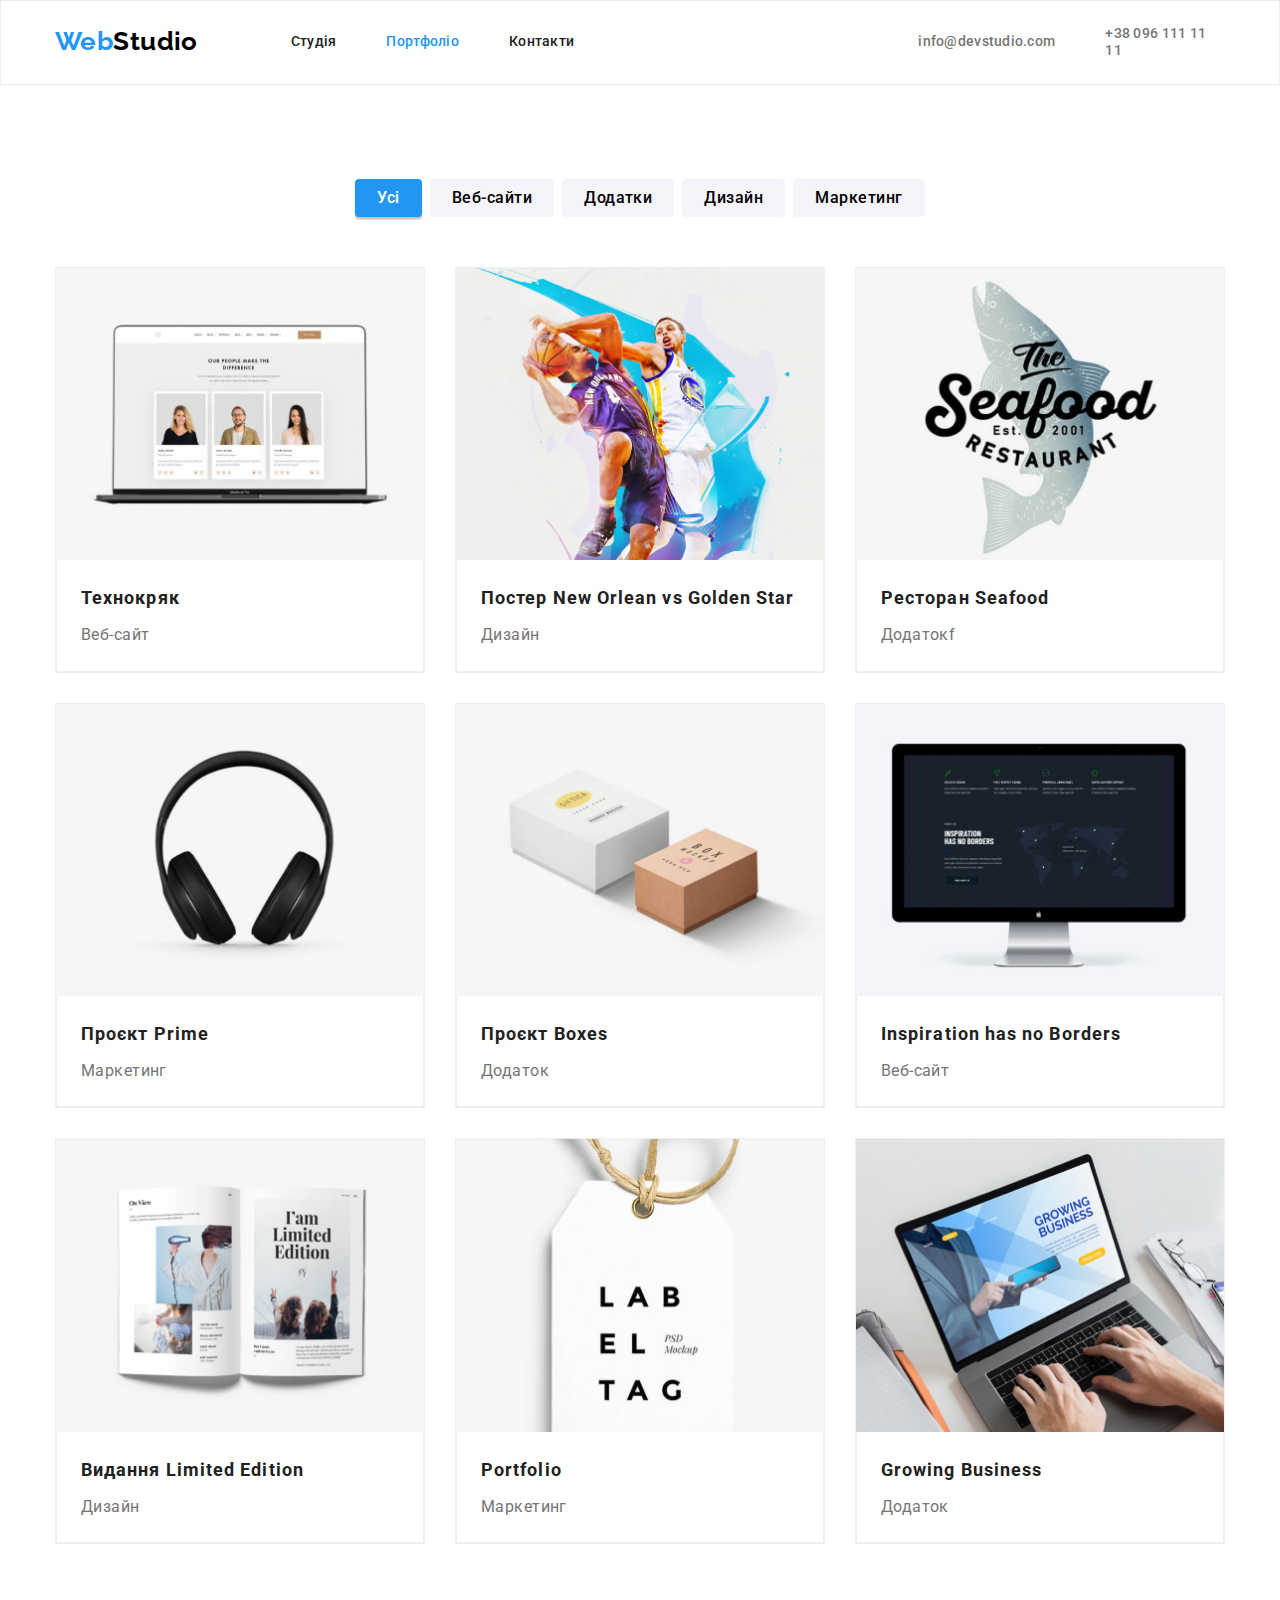
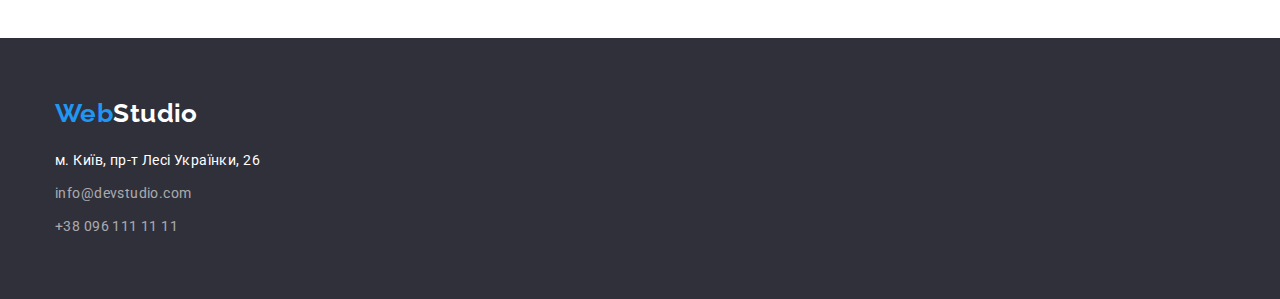
==== commit fe90848a: "внесені зміни до розділів team та footer" ====
--- a/portfolio.html
+++ b/portfolio.html
@@ -185,17 +185,17 @@
         <a href="WebStudio" class="footer-logo"><span class="logo-accent">Web</span>Studio</a>
         <address>
           <ul class="footer-list list">
-            <li><a href="" class="address-link">м. Київ, пр-т Лесі Українки, 26</a></li>
-            <li
-              ><a href="mailto:info@devstudio.com" class="footer-contacts-link link"
+            <li class="footer-item">
+              <a href="" class="address-link">м. Київ, пр-т Лесі Українки, 26</a>
+            </li>
+            <li class="footer-item">
+              <a href="mailto:info@devstudio.com" class="footer-contacts-link link"
                 >info@devstudio.com</a
-              ></li
-            >
-            <li
-              ><a href="tel:+380961111111" class="footer-contacts-link link"
-                >+38 096 111 11 11</a
-              ></li
-            >
+              >
+            </li>
+            <li class="footer-item">
+              <a href="tel:+380961111111" class="footer-contacts-link link">+38 096 111 11 11</a>
+            </li>
           </ul>
         </address>
       </div>
--- a/css/styles.css
+++ b/css/styles.css
@@ -304,11 +304,10 @@
   box-shadow: 0px 1px 3px rgba(0, 0, 0, 0.12), 0px 1px 1px rgba(0, 0, 0, 0.14),
     0px 2px 1px rgba(0, 0, 0, 0.2);
   border-radius: 0px 0px 4px 4px;
-  padding-bottom: 30px;
-}
-
-.team-img {
-  padding-bottom: 30px;
+}
+
+.team-content-wrapp {
+  padding: 30px 0;
 }
 
 .team-item-subtitle {
@@ -324,6 +323,8 @@
 .team-item-text {
   margin: 0;
   text-align: center;
+  font-size: 16px;
+  color: var(--secondary-text-color);
 }
 
 /* footer */
@@ -365,7 +366,10 @@
 .footer-list {
   display: list-item;
   margin-top: 20px;
-  gap: 9px;
+}
+
+.footer-item:not(:last-child) {
+  margin-bottom: 9px;
 }
 
 .address-link {
